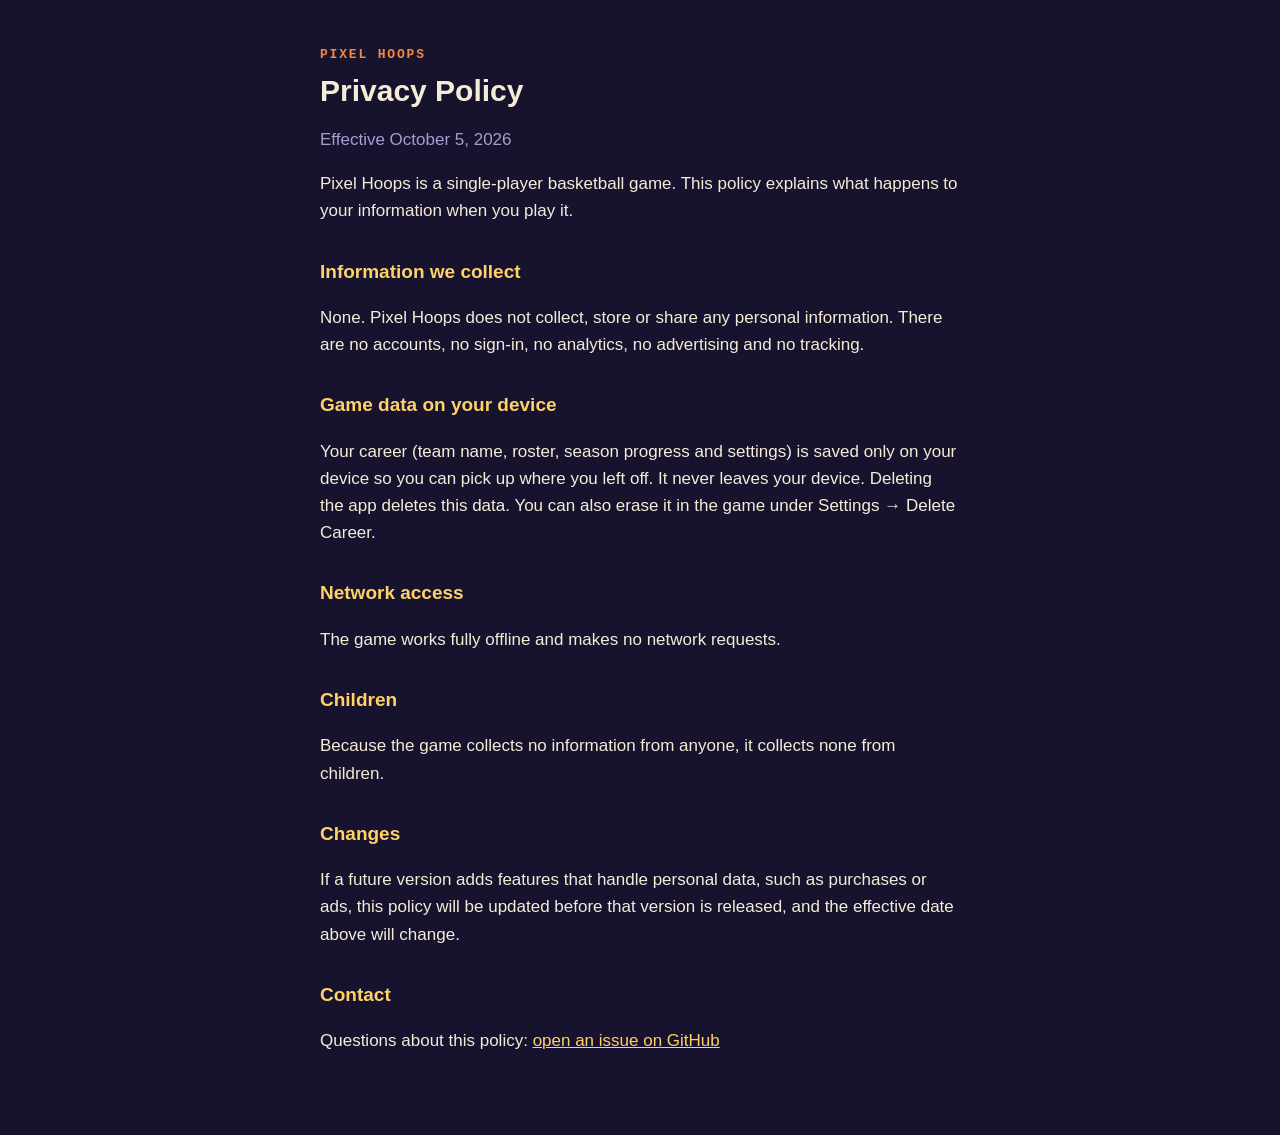
==== privacy.html @ a0ca7f50 "Pixel Hoops support and privacy pages Co-Authored-By: Claude Opus 5.5 <noreply@anthropic.com>" ====
<!doctype html>
<html lang="en">
<head>
<meta charset="utf-8">
<meta name="viewport" content="width=device-width, initial-scale=1">
<title>Pixel Hoops Privacy Policy</title>
<link rel="stylesheet" href="style.css">
</head>
<body>
<main>
<p class="eyebrow"><a href="./">PIXEL HOOPS</a></p>
<h1>Privacy Policy</h1>
<p class="muted">Effective October 5, 2026</p>

<p>Pixel Hoops is a single-player basketball game. This policy explains what happens to your information when you play it.</p>

<h2>Information we collect</h2>
<p>None. Pixel Hoops does not collect, store or share any personal information. There are no accounts, no sign-in, no analytics, no advertising and no tracking.</p>

<h2>Game data on your device</h2>
<p>Your career (team name, roster, season progress and settings) is saved only on your device so you can pick up where you left off. It never leaves your device. Deleting the app deletes this data. You can also erase it in the game under Settings → Delete Career.</p>

<h2>Network access</h2>
<p>The game works fully offline and makes no network requests.</p>

<h2>Children</h2>
<p>Because the game collects no information from anyone, it collects none from children.</p>

<h2>Changes</h2>
<p>If a future version adds features that handle personal data, such as purchases or ads, this policy will be updated before that version is released, and the effective date above will change.</p>

<h2>Contact</h2>
<p>Questions about this policy: <a href="https://github.com/CIVIDISO/pixel-hoops-site/issues">open an issue on GitHub</a></p>
</main>
</body>
</html>
---- style.css ----
/* Support and privacy pages, matching the game's arcade-night palette. */
:root { --bg: #17132e; --panel: #231d47; --ink: #f5ecd7; --muted: #a69cd0; --orange: #f08a3c; --gold: #ffd166; color-scheme: dark; }
* { box-sizing: border-box; }
body { margin: 0; background: var(--bg); color: var(--ink); font: 17px/1.6 -apple-system, BlinkMacSystemFont, "Segoe UI", Roboto, sans-serif; }
main { max-width: 680px; margin: 0 auto; padding: 48px 20px 64px; }
.eyebrow { font: 700 13px/1 ui-monospace, Menlo, Consolas, monospace; letter-spacing: .14em; color: var(--orange); margin: 0 0 12px; }
.eyebrow a { color: inherit; text-decoration: none; }
h1 { font-size: 30px; line-height: 1.2; margin: 0 0 16px; text-wrap: balance; }
h2 { font-size: 19px; margin: 32px 0 8px; color: var(--gold); }
ul { padding-left: 20px; }
li { margin: 4px 0; }
a { color: var(--gold); }
.muted { color: var(--muted); }
.mail { font-family: ui-monospace, Menlo, Consolas, monospace; user-select: all; }
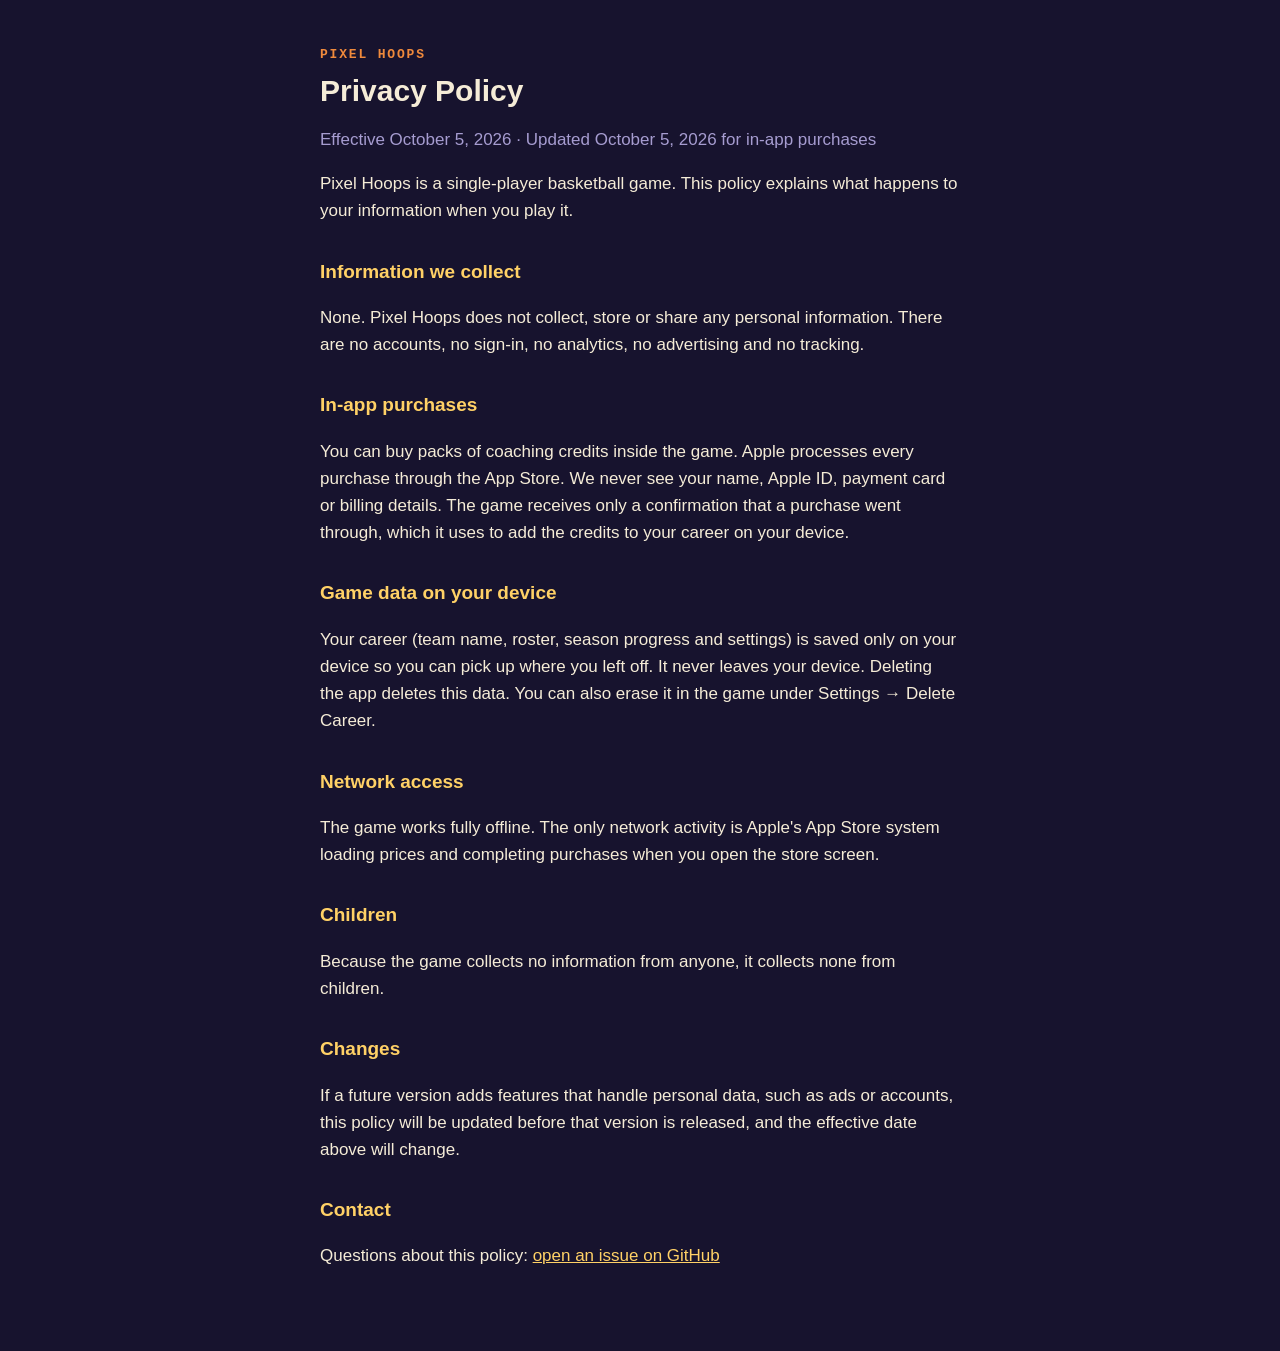
==== commit 24e1c8cb: "Cover in-app purchases in privacy policy and support FAQ Co-Authored-By: Claude Opus 5.5 <noreply@an" ====
--- a/privacy.html
+++ b/privacy.html
@@ -10,24 +10,27 @@
 <main>
 <p class="eyebrow"><a href="./">PIXEL HOOPS</a></p>
 <h1>Privacy Policy</h1>
-<p class="muted">Effective October 5, 2026</p>
+<p class="muted">Effective October 5, 2026 · Updated October 5, 2026 for in-app purchases</p>
 
 <p>Pixel Hoops is a single-player basketball game. This policy explains what happens to your information when you play it.</p>
 
 <h2>Information we collect</h2>
 <p>None. Pixel Hoops does not collect, store or share any personal information. There are no accounts, no sign-in, no analytics, no advertising and no tracking.</p>
 
+<h2>In-app purchases</h2>
+<p>You can buy packs of coaching credits inside the game. Apple processes every purchase through the App Store. We never see your name, Apple ID, payment card or billing details. The game receives only a confirmation that a purchase went through, which it uses to add the credits to your career on your device.</p>
+
 <h2>Game data on your device</h2>
 <p>Your career (team name, roster, season progress and settings) is saved only on your device so you can pick up where you left off. It never leaves your device. Deleting the app deletes this data. You can also erase it in the game under Settings → Delete Career.</p>
 
 <h2>Network access</h2>
-<p>The game works fully offline and makes no network requests.</p>
+<p>The game works fully offline. The only network activity is Apple's App Store system loading prices and completing purchases when you open the store screen.</p>
 
 <h2>Children</h2>
 <p>Because the game collects no information from anyone, it collects none from children.</p>
 
 <h2>Changes</h2>
-<p>If a future version adds features that handle personal data, such as purchases or ads, this policy will be updated before that version is released, and the effective date above will change.</p>
+<p>If a future version adds features that handle personal data, such as ads or accounts, this policy will be updated before that version is released, and the effective date above will change.</p>
 
 <h2>Contact</h2>
 <p>Questions about this policy: <a href="https://github.com/CIVIDISO/pixel-hoops-site/issues">open an issue on GitHub</a></p>
